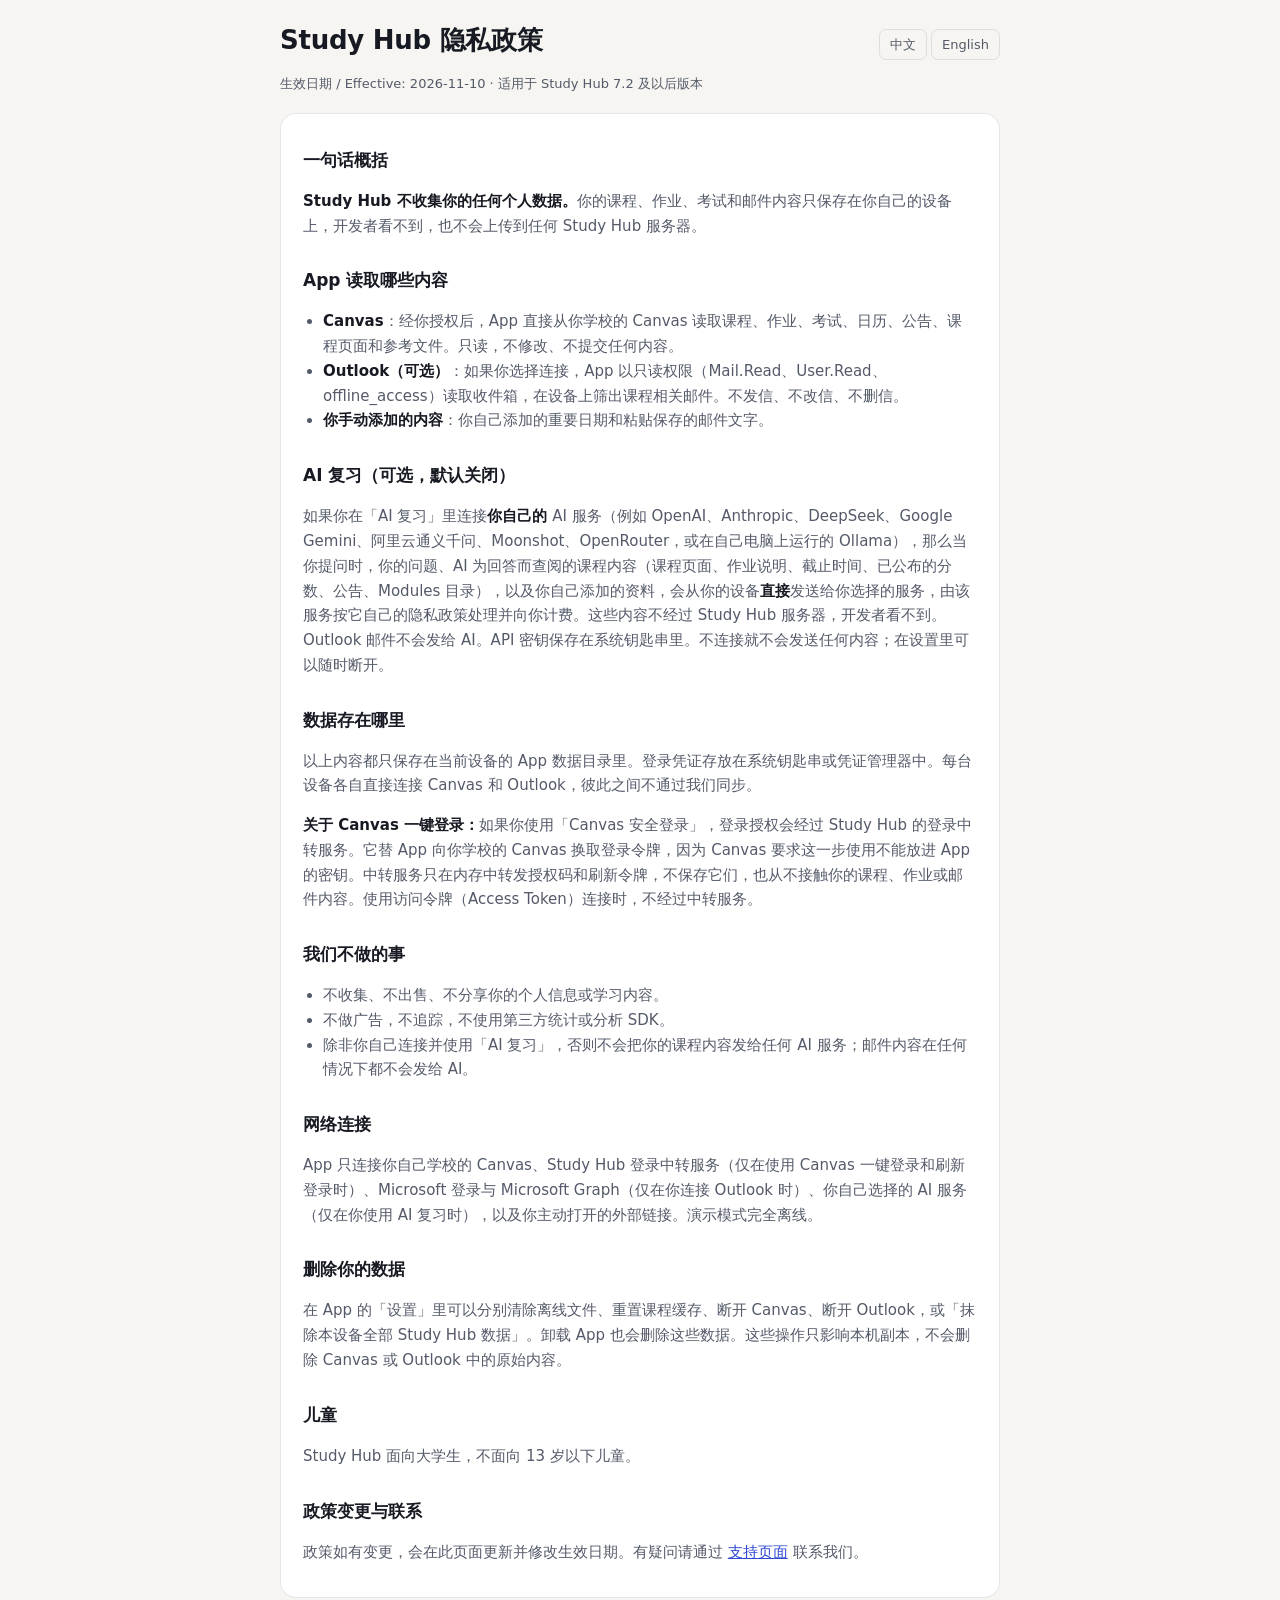
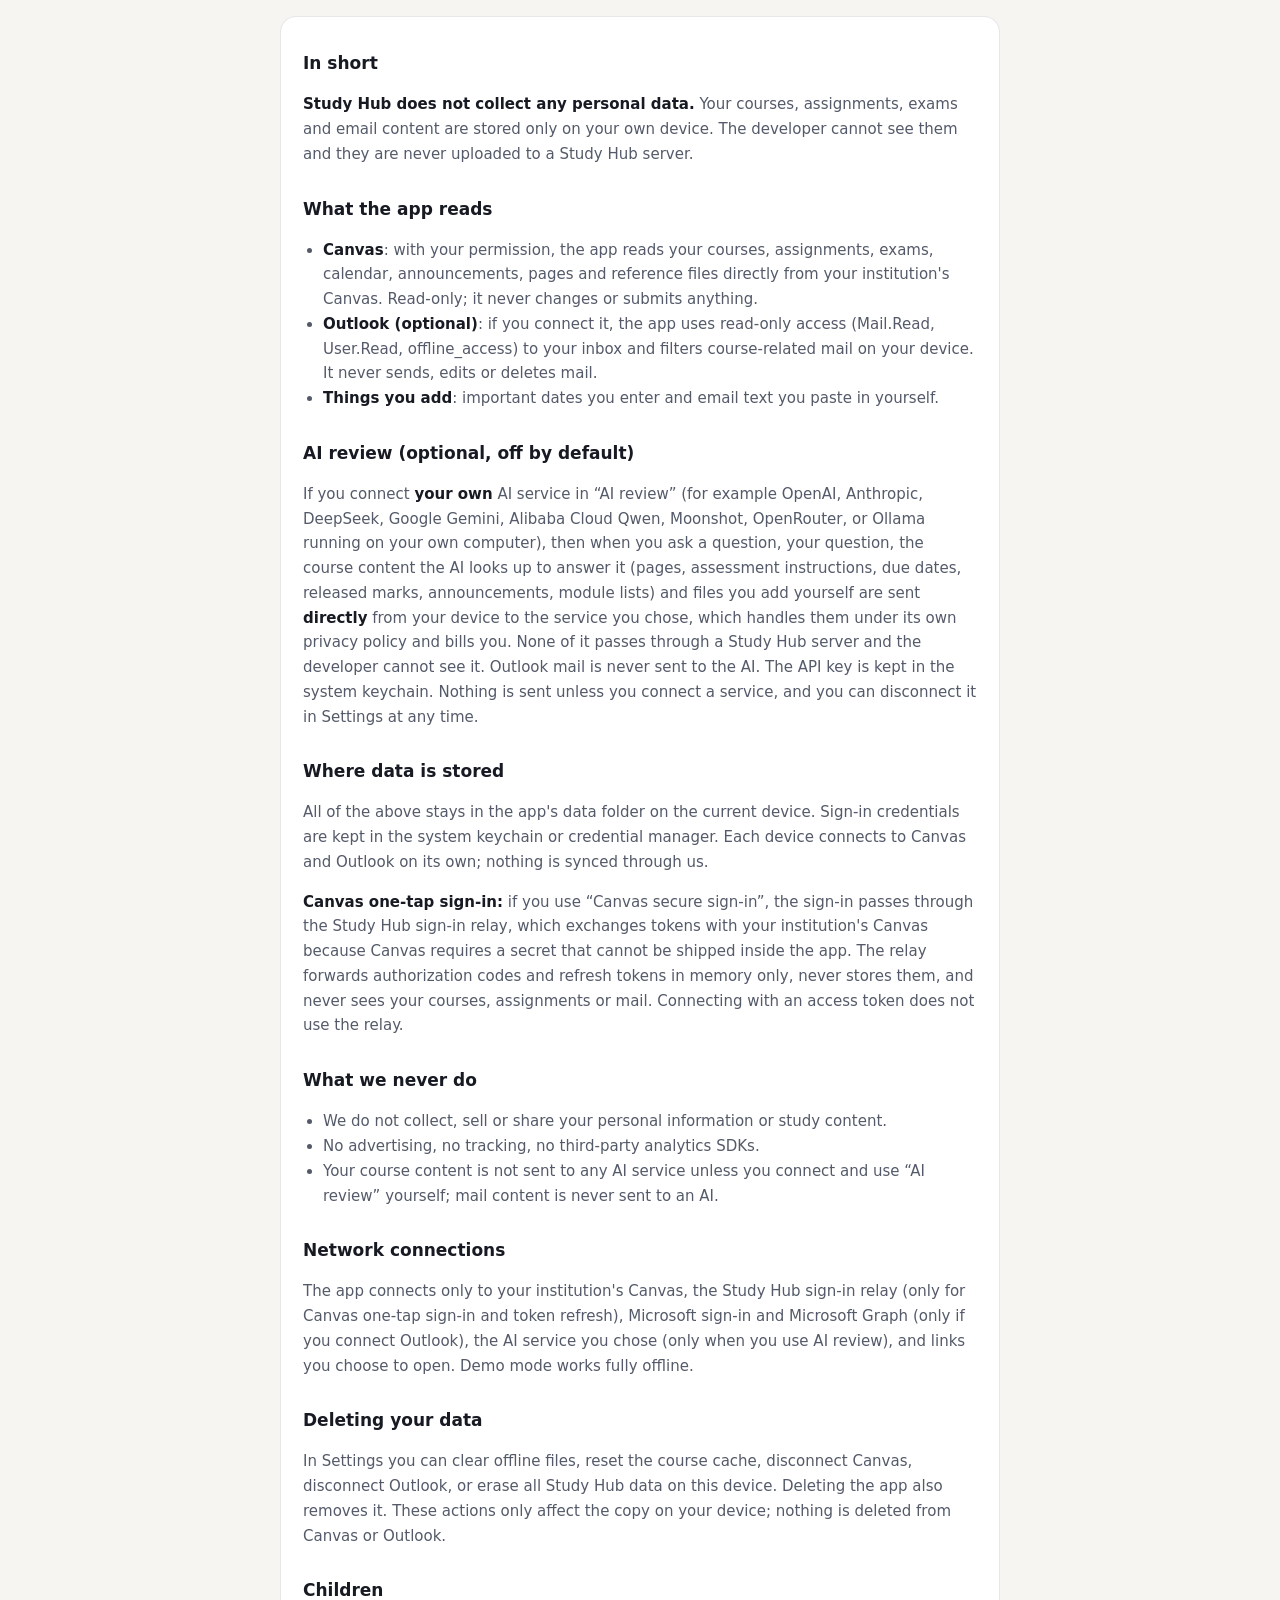
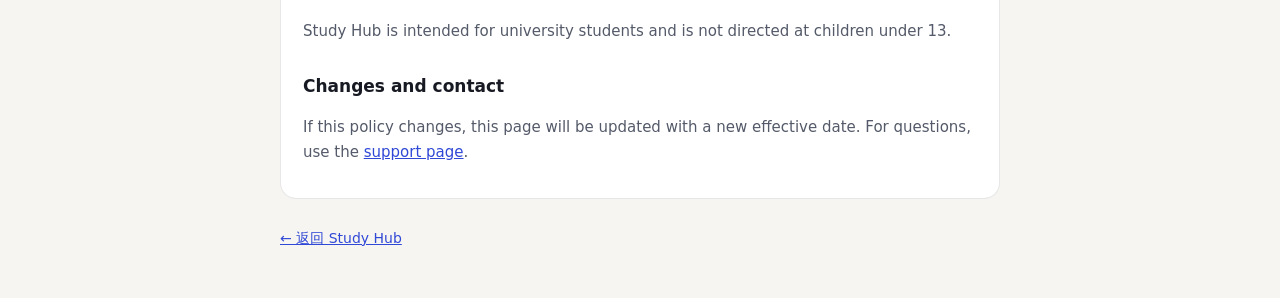
==== privacy.html @ 719b8af3 "Website for v7.2.0" ====
<!doctype html>
<html lang="zh-CN">
<head>
<meta charset="utf-8">
<meta name="viewport" content="width=device-width,initial-scale=1,viewport-fit=cover">
<title>Study Hub · 隐私政策 Privacy Policy</title>
<link rel="icon" href="assets/icon.svg" type="image/svg+xml">
<style>
  :root { --bg:#f6f5f1; --surface:#fff; --ink:#171a22; --ink-2:#545a69; --line:rgba(20,24,35,.1); --accent:#3048d6; color-scheme: light; }
  @media (prefers-color-scheme: dark) { :root { --bg:#0d0e12; --surface:#15171c; --ink:#eceef3; --ink-2:#a3a8b5; --line:rgba(255,255,255,.09); --accent:#8e9cff; color-scheme: dark; } }
  * { box-sizing: border-box; }
  body { margin:0; background:var(--bg); color:var(--ink); font:15px/1.65 "Segoe UI Variable Text","Segoe UI",-apple-system,BlinkMacSystemFont,"PingFang SC","Microsoft YaHei UI",system-ui,sans-serif; padding: max(24px, env(safe-area-inset-top)) max(16px, env(safe-area-inset-right)) 48px max(16px, env(safe-area-inset-left)); }
  main { max-width: 720px; margin: 0 auto; }
  header { display:flex; justify-content:space-between; align-items:baseline; gap:12px; flex-wrap:wrap; margin-bottom:8px; }
  h1 { font-size: 26px; line-height:1.25; margin: 0; letter-spacing:-.01em; }
  h2 { font-size: 17px; margin: 28px 0 6px; }
  p, li { color: var(--ink-2); }
  strong { color: var(--ink); }
  ul { padding-left: 20px; }
  .meta { color: var(--ink-2); font-size: 13px; }
  .lang { display:flex; gap:4px; }
  .lang a { font-size:13px; padding:4px 10px; border-radius:7px; border:1px solid var(--line); color:var(--ink-2); text-decoration:none; }
  .lang a:hover { color: var(--accent); }
  section { background: var(--surface); border:1px solid var(--line); border-radius: 16px; padding: 4px 22px 18px; margin-top: 18px; }
  a { color: var(--accent); }
  .back { display:inline-block; margin-top: 28px; font-size: 14px; }
</style>
</head>
<body>
<main>
  <header><h1>Study Hub 隐私政策</h1><nav class="lang"><a href="#zh">中文</a><a href="#en">English</a></nav></header>
  <p class="meta">生效日期 / Effective: 2026-11-10 · 适用于 Study Hub 7.2 及以后版本</p>

  <section id="zh" lang="zh-CN">
    <h2>一句话概括</h2>
    <p><strong>Study Hub 不收集你的任何个人数据。</strong>你的课程、作业、考试和邮件内容只保存在你自己的设备上，开发者看不到，也不会上传到任何 Study Hub 服务器。</p>

    <h2>App 读取哪些内容</h2>
    <ul>
      <li><strong>Canvas</strong>：经你授权后，App 直接从你学校的 Canvas 读取课程、作业、考试、日历、公告、课程页面和参考文件。只读，不修改、不提交任何内容。</li>
      <li><strong>Outlook（可选）</strong>：如果你选择连接，App 以只读权限（Mail.Read、User.Read、offline_access）读取收件箱，在设备上筛出课程相关邮件。不发信、不改信、不删信。</li>
      <li><strong>你手动添加的内容</strong>：你自己添加的重要日期和粘贴保存的邮件文字。</li>
    </ul>

    <h2>AI 复习（可选，默认关闭）</h2>
    <p>如果你在「AI 复习」里连接<strong>你自己的</strong> AI 服务（例如 OpenAI、Anthropic、DeepSeek、Google Gemini、阿里云通义千问、Moonshot、OpenRouter，或在自己电脑上运行的 Ollama），那么当你提问时，你的问题、AI 为回答而查阅的课程内容（课程页面、作业说明、截止时间、已公布的分数、公告、Modules 目录），以及你自己添加的资料，会从你的设备<strong>直接</strong>发送给你选择的服务，由该服务按它自己的隐私政策处理并向你计费。这些内容不经过 Study Hub 服务器，开发者看不到。Outlook 邮件不会发给 AI。API 密钥保存在系统钥匙串里。不连接就不会发送任何内容；在设置里可以随时断开。</p>

    <h2>数据存在哪里</h2>
    <p>以上内容都只保存在当前设备的 App 数据目录里。登录凭证存放在系统钥匙串或凭证管理器中。每台设备各自直接连接 Canvas 和 Outlook，彼此之间不通过我们同步。</p>
    <p><strong>关于 Canvas 一键登录：</strong>如果你使用「Canvas 安全登录」，登录授权会经过 Study Hub 的登录中转服务。它替 App 向你学校的 Canvas 换取登录令牌，因为 Canvas 要求这一步使用不能放进 App 的密钥。中转服务只在内存中转发授权码和刷新令牌，不保存它们，也从不接触你的课程、作业或邮件内容。使用访问令牌（Access Token）连接时，不经过中转服务。</p>

    <h2>我们不做的事</h2>
    <ul>
      <li>不收集、不出售、不分享你的个人信息或学习内容。</li>
      <li>不做广告，不追踪，不使用第三方统计或分析 SDK。</li>
      <li>除非你自己连接并使用「AI 复习」，否则不会把你的课程内容发给任何 AI 服务；邮件内容在任何情况下都不会发给 AI。</li>
    </ul>

    <h2>网络连接</h2>
    <p>App 只连接你自己学校的 Canvas、Study Hub 登录中转服务（仅在使用 Canvas 一键登录和刷新登录时）、Microsoft 登录与 Microsoft Graph（仅在你连接 Outlook 时）、你自己选择的 AI 服务（仅在你使用 AI 复习时），以及你主动打开的外部链接。演示模式完全离线。</p>

    <h2>删除你的数据</h2>
    <p>在 App 的「设置」里可以分别清除离线文件、重置课程缓存、断开 Canvas、断开 Outlook，或「抹除本设备全部 Study Hub 数据」。卸载 App 也会删除这些数据。这些操作只影响本机副本，不会删除 Canvas 或 Outlook 中的原始内容。</p>

    <h2>儿童</h2>
    <p>Study Hub 面向大学生，不面向 13 岁以下儿童。</p>

    <h2>政策变更与联系</h2>
    <p>政策如有变更，会在此页面更新并修改生效日期。有疑问请通过 <a href="support.html">支持页面</a> 联系我们。</p>
  </section>

  <section id="en" lang="en">
    <h2>In short</h2>
    <p><strong>Study Hub does not collect any personal data.</strong> Your courses, assignments, exams and email content are stored only on your own device. The developer cannot see them and they are never uploaded to a Study Hub server.</p>

    <h2>What the app reads</h2>
    <ul>
      <li><strong>Canvas</strong>: with your permission, the app reads your courses, assignments, exams, calendar, announcements, pages and reference files directly from your institution's Canvas. Read-only; it never changes or submits anything.</li>
      <li><strong>Outlook (optional)</strong>: if you connect it, the app uses read-only access (Mail.Read, User.Read, offline_access) to your inbox and filters course-related mail on your device. It never sends, edits or deletes mail.</li>
      <li><strong>Things you add</strong>: important dates you enter and email text you paste in yourself.</li>
    </ul>

    <h2>AI review (optional, off by default)</h2>
    <p>If you connect <strong>your own</strong> AI service in “AI review” (for example OpenAI, Anthropic, DeepSeek, Google Gemini, Alibaba Cloud Qwen, Moonshot, OpenRouter, or Ollama running on your own computer), then when you ask a question, your question, the course content the AI looks up to answer it (pages, assessment instructions, due dates, released marks, announcements, module lists) and files you add yourself are sent <strong>directly</strong> from your device to the service you chose, which handles them under its own privacy policy and bills you. None of it passes through a Study Hub server and the developer cannot see it. Outlook mail is never sent to the AI. The API key is kept in the system keychain. Nothing is sent unless you connect a service, and you can disconnect it in Settings at any time.</p>

    <h2>Where data is stored</h2>
    <p>All of the above stays in the app's data folder on the current device. Sign-in credentials are kept in the system keychain or credential manager. Each device connects to Canvas and Outlook on its own; nothing is synced through us.</p>
    <p><strong>Canvas one-tap sign-in:</strong> if you use “Canvas secure sign-in”, the sign-in passes through the Study Hub sign-in relay, which exchanges tokens with your institution's Canvas because Canvas requires a secret that cannot be shipped inside the app. The relay forwards authorization codes and refresh tokens in memory only, never stores them, and never sees your courses, assignments or mail. Connecting with an access token does not use the relay.</p>

    <h2>What we never do</h2>
    <ul>
      <li>We do not collect, sell or share your personal information or study content.</li>
      <li>No advertising, no tracking, no third-party analytics SDKs.</li>
      <li>Your course content is not sent to any AI service unless you connect and use “AI review” yourself; mail content is never sent to an AI.</li>
    </ul>

    <h2>Network connections</h2>
    <p>The app connects only to your institution's Canvas, the Study Hub sign-in relay (only for Canvas one-tap sign-in and token refresh), Microsoft sign-in and Microsoft Graph (only if you connect Outlook), the AI service you chose (only when you use AI review), and links you choose to open. Demo mode works fully offline.</p>

    <h2>Deleting your data</h2>
    <p>In Settings you can clear offline files, reset the course cache, disconnect Canvas, disconnect Outlook, or erase all Study Hub data on this device. Deleting the app also removes it. These actions only affect the copy on your device; nothing is deleted from Canvas or Outlook.</p>

    <h2>Children</h2>
    <p>Study Hub is intended for university students and is not directed at children under 13.</p>

    <h2>Changes and contact</h2>
    <p>If this policy changes, this page will be updated with a new effective date. For questions, use the <a href="support.html">support page</a>.</p>
  </section>
  <a class="back" href="index.html">← 返回 Study Hub</a>
</main>
</body>
</html>
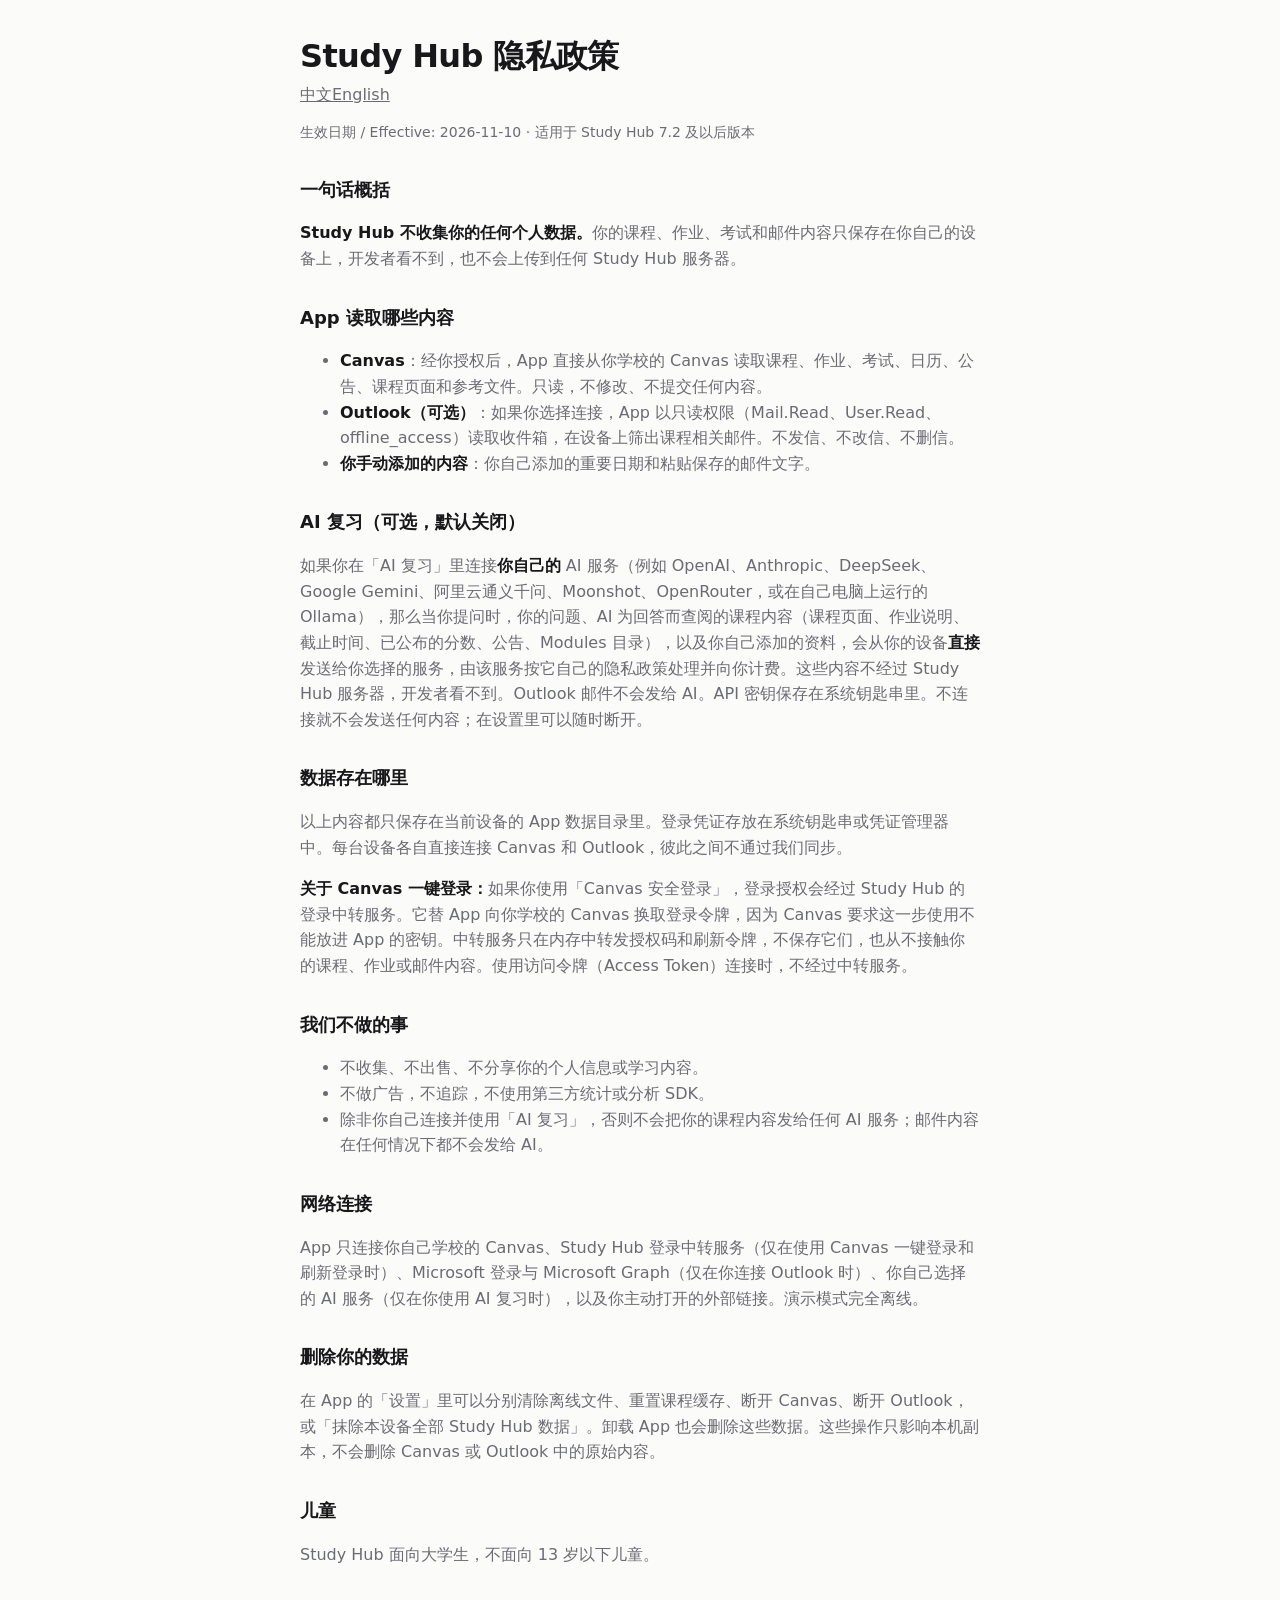
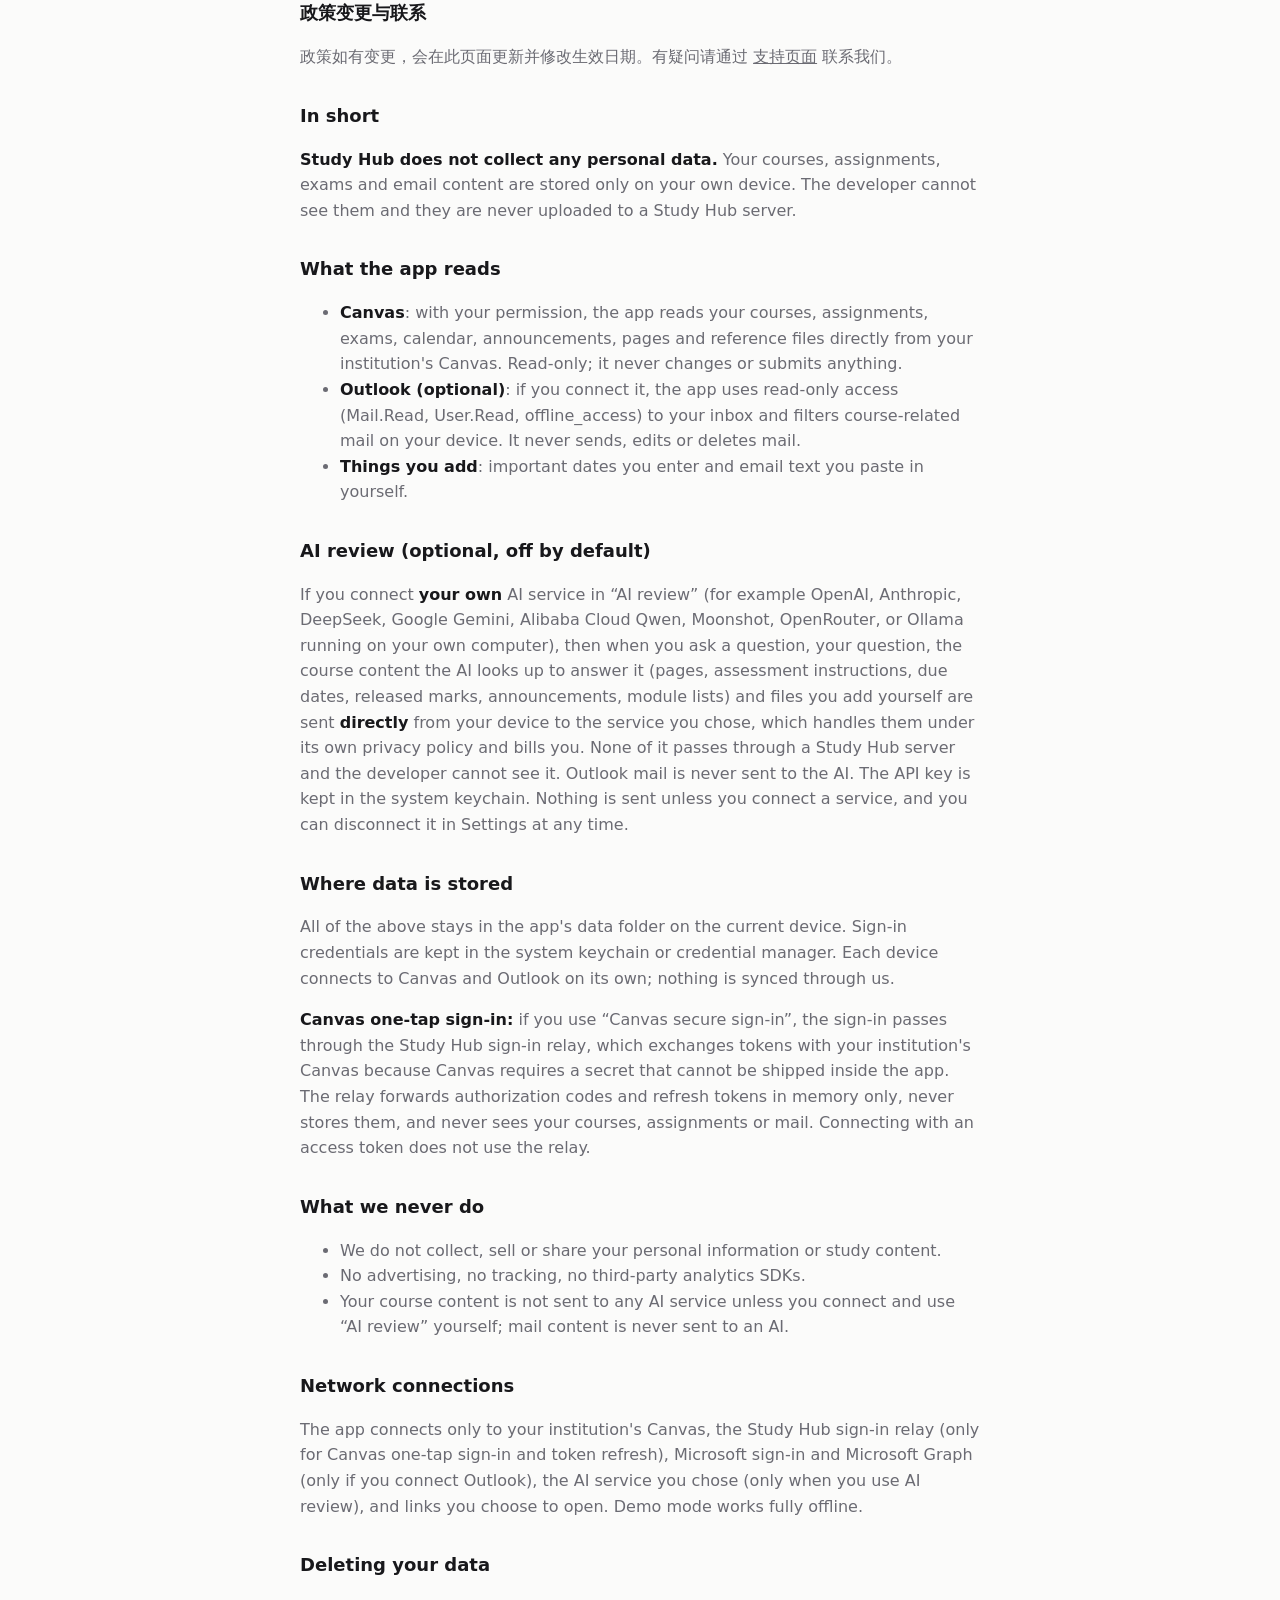
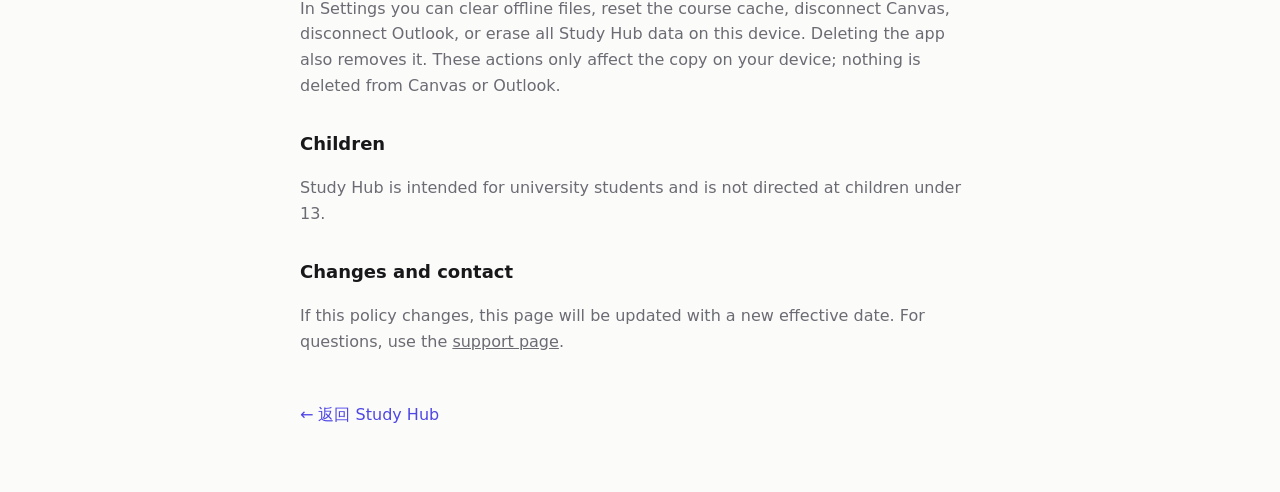
==== commit fcc0ede4: "Website from a5800a3" ====
--- a/privacy.html
+++ b/privacy.html
@@ -4,29 +4,10 @@
 <meta charset="utf-8">
 <meta name="viewport" content="width=device-width,initial-scale=1,viewport-fit=cover">
 <title>Study Hub · 隐私政策 Privacy Policy</title>
-<link rel="icon" href="assets/icon.svg" type="image/svg+xml">
-<style>
-  :root { --bg:#f6f5f1; --surface:#fff; --ink:#171a22; --ink-2:#545a69; --line:rgba(20,24,35,.1); --accent:#3048d6; color-scheme: light; }
-  @media (prefers-color-scheme: dark) { :root { --bg:#0d0e12; --surface:#15171c; --ink:#eceef3; --ink-2:#a3a8b5; --line:rgba(255,255,255,.09); --accent:#8e9cff; color-scheme: dark; } }
-  * { box-sizing: border-box; }
-  body { margin:0; background:var(--bg); color:var(--ink); font:15px/1.65 "Segoe UI Variable Text","Segoe UI",-apple-system,BlinkMacSystemFont,"PingFang SC","Microsoft YaHei UI",system-ui,sans-serif; padding: max(24px, env(safe-area-inset-top)) max(16px, env(safe-area-inset-right)) 48px max(16px, env(safe-area-inset-left)); }
-  main { max-width: 720px; margin: 0 auto; }
-  header { display:flex; justify-content:space-between; align-items:baseline; gap:12px; flex-wrap:wrap; margin-bottom:8px; }
-  h1 { font-size: 26px; line-height:1.25; margin: 0; letter-spacing:-.01em; }
-  h2 { font-size: 17px; margin: 28px 0 6px; }
-  p, li { color: var(--ink-2); }
-  strong { color: var(--ink); }
-  ul { padding-left: 20px; }
-  .meta { color: var(--ink-2); font-size: 13px; }
-  .lang { display:flex; gap:4px; }
-  .lang a { font-size:13px; padding:4px 10px; border-radius:7px; border:1px solid var(--line); color:var(--ink-2); text-decoration:none; }
-  .lang a:hover { color: var(--accent); }
-  section { background: var(--surface); border:1px solid var(--line); border-radius: 16px; padding: 4px 22px 18px; margin-top: 18px; }
-  a { color: var(--accent); }
-  .back { display:inline-block; margin-top: 28px; font-size: 14px; }
-</style>
+<link rel="icon" href="img/icon.svg" type="image/svg+xml">
+<link rel="stylesheet" href="style.css">
 </head>
-<body>
+<body class="doc">
 <main>
   <header><h1>Study Hub 隐私政策</h1><nav class="lang"><a href="#zh">中文</a><a href="#en">English</a></nav></header>
   <p class="meta">生效日期 / Effective: 2026-11-10 · 适用于 Study Hub 7.2 及以后版本</p>
--- a/style.css
+++ b/style.css
@@ -0,0 +1,71 @@
+/* One stylesheet for every page of the site. */
+:root {
+  --bg: #fbfbfa; --ink: #18181b; --ink-2: #6b6b73; --line: rgba(24, 24, 27, .09);
+  --accent: #4f46e5; --on-accent: #fff; --shot: 0 1px 2px rgba(0,0,0,.04), 0 12px 40px rgba(24,24,27,.10);
+  color-scheme: light;
+}
+@media (prefers-color-scheme: dark) {
+  :root { --bg: #0e0e10; --ink: #ededef; --ink-2: #8e8e96; --line: rgba(255,255,255,.08);
+    --accent: #8b87ff; --on-accent: #0e0e10; --shot: 0 0 0 1px rgba(255,255,255,.06), 0 16px 48px rgba(0,0,0,.5); color-scheme: dark; }
+}
+* { box-sizing: border-box; }
+html { -webkit-text-size-adjust: 100%; }
+body { margin: 0; background: var(--bg); color: var(--ink);
+  font: 16px/1.6 -apple-system, BlinkMacSystemFont, "SF Pro Text", "Segoe UI Variable Text", "Segoe UI", "PingFang SC", "Microsoft YaHei UI", system-ui, sans-serif;
+  -webkit-font-smoothing: antialiased; }
+a { color: inherit; }
+img { display: block; max-width: 100%; height: auto; }
+
+/* Language: both languages are in the HTML; the root lang picks one. */
+html[lang^="zh"] body:not(.doc) [lang="en"], html[lang="en"] body:not(.doc) [lang^="zh"] { display: none !important; }
+
+.wrap { width: min(1080px, 100% - 32px); margin: 0 auto; }
+.bar { display: flex; align-items: center; justify-content: space-between; height: 64px; }
+.brand { display: flex; align-items: center; gap: 10px; font-weight: 600; text-decoration: none; }
+.brand img { width: 26px; height: 26px; border-radius: 7px; }
+.link { background: none; border: 0; padding: 6px 2px; font: inherit; color: var(--ink-2); cursor: pointer; text-decoration: none; }
+.link:hover { color: var(--ink); }
+
+.hero { text-align: center; padding: 72px 0 40px; }
+h1 { font-size: clamp(40px, 7vw, 64px); line-height: 1.05; letter-spacing: -.03em; margin: 0; font-weight: 700; }
+.hero p { font-size: clamp(17px, 2.2vw, 20px); color: var(--ink-2); margin: 16px auto 0; max-width: 32em; }
+
+.get { margin-top: 32px; display: flex; flex-direction: column; align-items: center; gap: 14px; }
+.button { display: inline-flex; align-items: center; justify-content: center; min-height: 48px; padding: 0 28px; border-radius: 999px;
+  background: var(--accent); color: var(--on-accent); font-weight: 600; text-decoration: none; }
+.button:hover { filter: brightness(1.08); }
+.button:focus-visible, .link:focus-visible { outline: 2px solid var(--accent); outline-offset: 3px; }
+.others { display: flex; gap: 18px; font-size: 15px; }
+.others a { color: var(--ink-2); text-decoration: none; }
+.others a:hover { color: var(--ink); }
+
+/* After a download starts, the steps replace the buttons. */
+.steps { display: none; margin: 32px auto 0; padding: 0; list-style: none; counter-reset: s; width: min(420px, 100%); text-align: left; }
+.steps li { counter-increment: s; display: flex; gap: 14px; padding: 12px 0; border-top: 1px solid var(--line); }
+.steps li:first-child { border-top: 0; }
+.steps li::before { content: counter(s); flex: none; width: 26px; height: 26px; border-radius: 50%; background: var(--line); display: grid; place-items: center; font-size: 13px; font-weight: 600; }
+body[data-started="mac"] .get, body[data-started="win"] .get { display: none; }
+body[data-started="mac"] .steps.mac, body[data-started="win"] .steps.win { display: block; }
+
+.shot { border-radius: 14px; box-shadow: var(--shot); background: #fff; }
+.hero .shot { margin: 56px auto 0; }
+.feature { padding: 72px 0 0; }
+.feature h2 { font-size: clamp(24px, 3.4vw, 32px); letter-spacing: -.02em; margin: 0 0 24px; text-align: center; font-weight: 650; }
+
+.foot { margin-top: 96px; padding: 28px 0 40px; border-top: 1px solid var(--line); display: flex; flex-wrap: wrap; gap: 8px 22px; font-size: 14px; color: var(--ink-2); }
+.foot a { text-decoration: none; }
+.foot a:hover { color: var(--ink); }
+.foot small { flex-basis: 100%; font-size: 13px; }
+
+/* Text pages (privacy, support) */
+.doc main { width: min(680px, 100% - 32px); margin: 40px auto 64px; }
+.doc h1 { font-size: 32px; letter-spacing: -.02em; margin-bottom: 8px; }
+.doc h2 { font-size: 18px; margin: 32px 0 6px; }
+.doc p, .doc li { color: var(--ink-2); }
+.doc strong { color: var(--ink); }
+.doc .meta { font-size: 14px; }
+.doc details { border-top: 1px solid var(--line); padding: 14px 0; }
+.doc summary { cursor: pointer; font-weight: 600; color: var(--ink); }
+.doc .contact { margin: 24px 0; }
+.doc .back { display: inline-block; margin-top: 32px; color: var(--accent); text-decoration: none; }
+.doc .lang { color: var(--ink-2); }
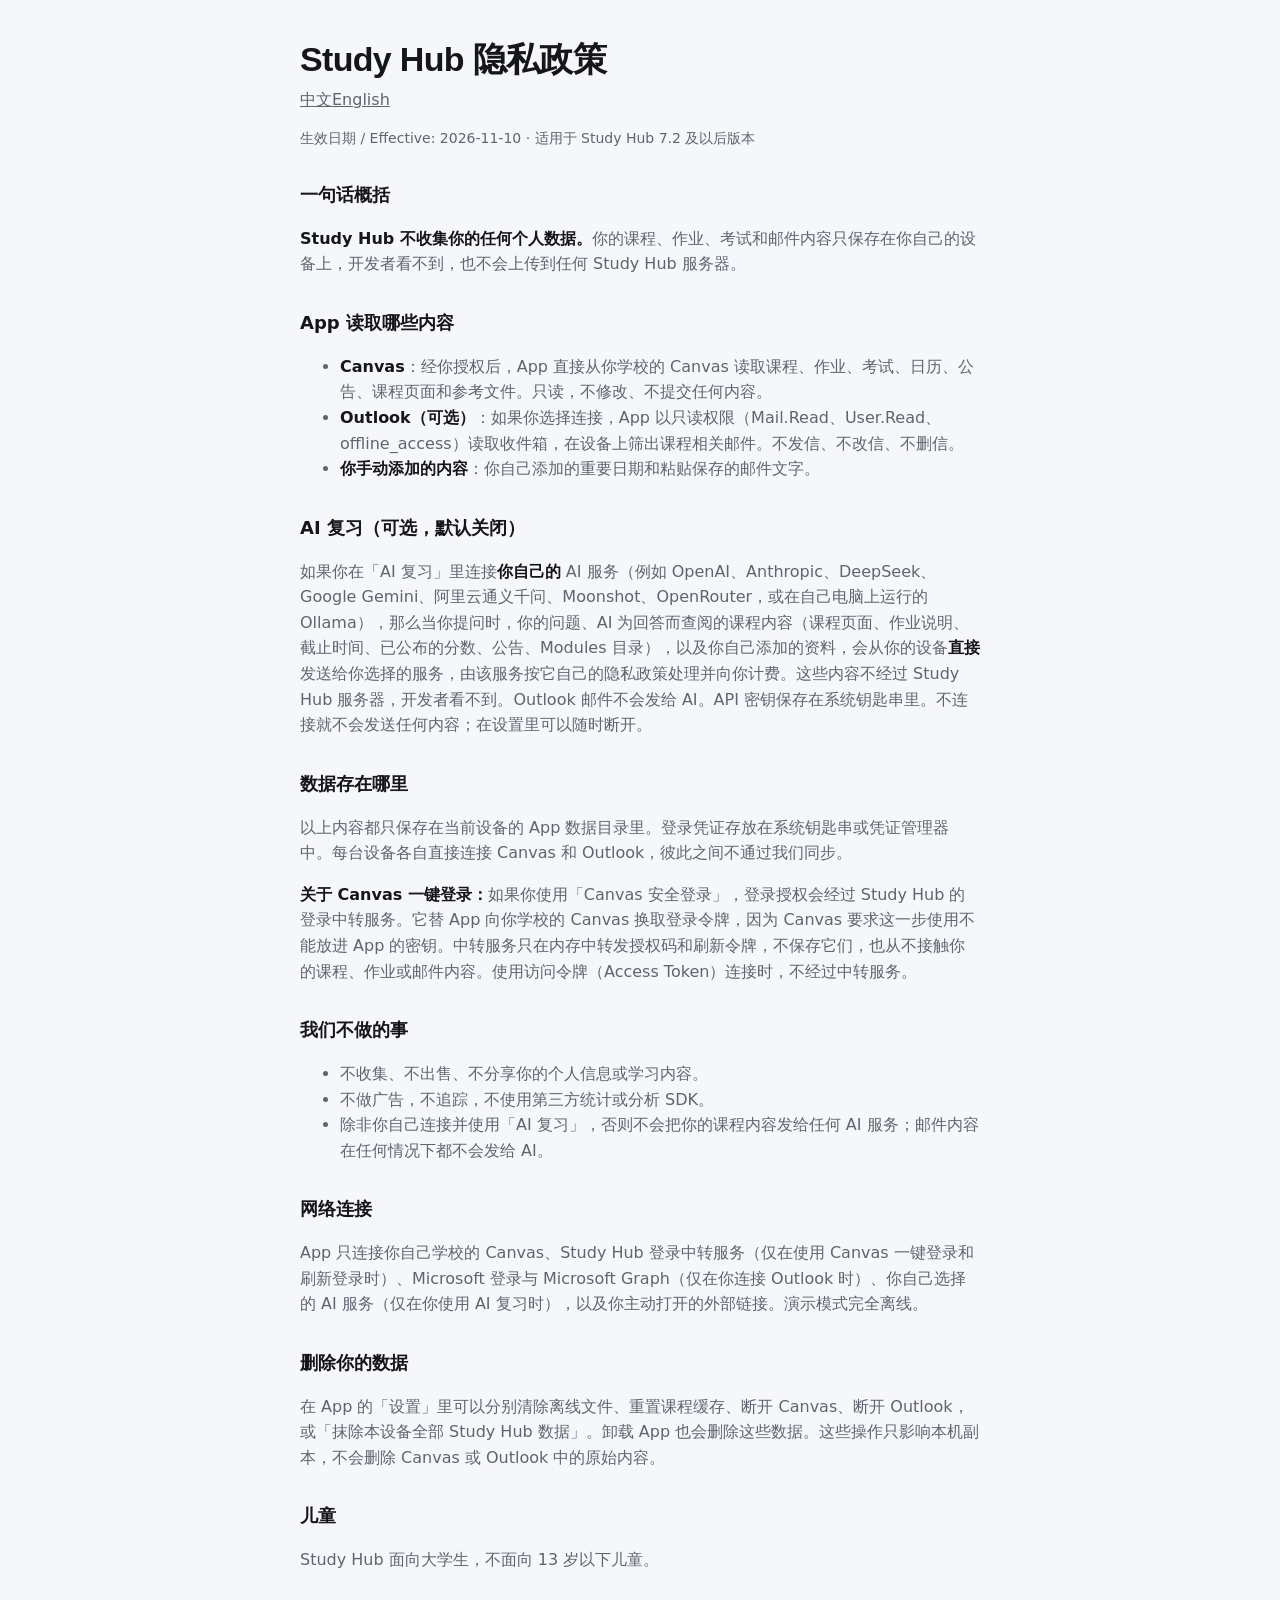
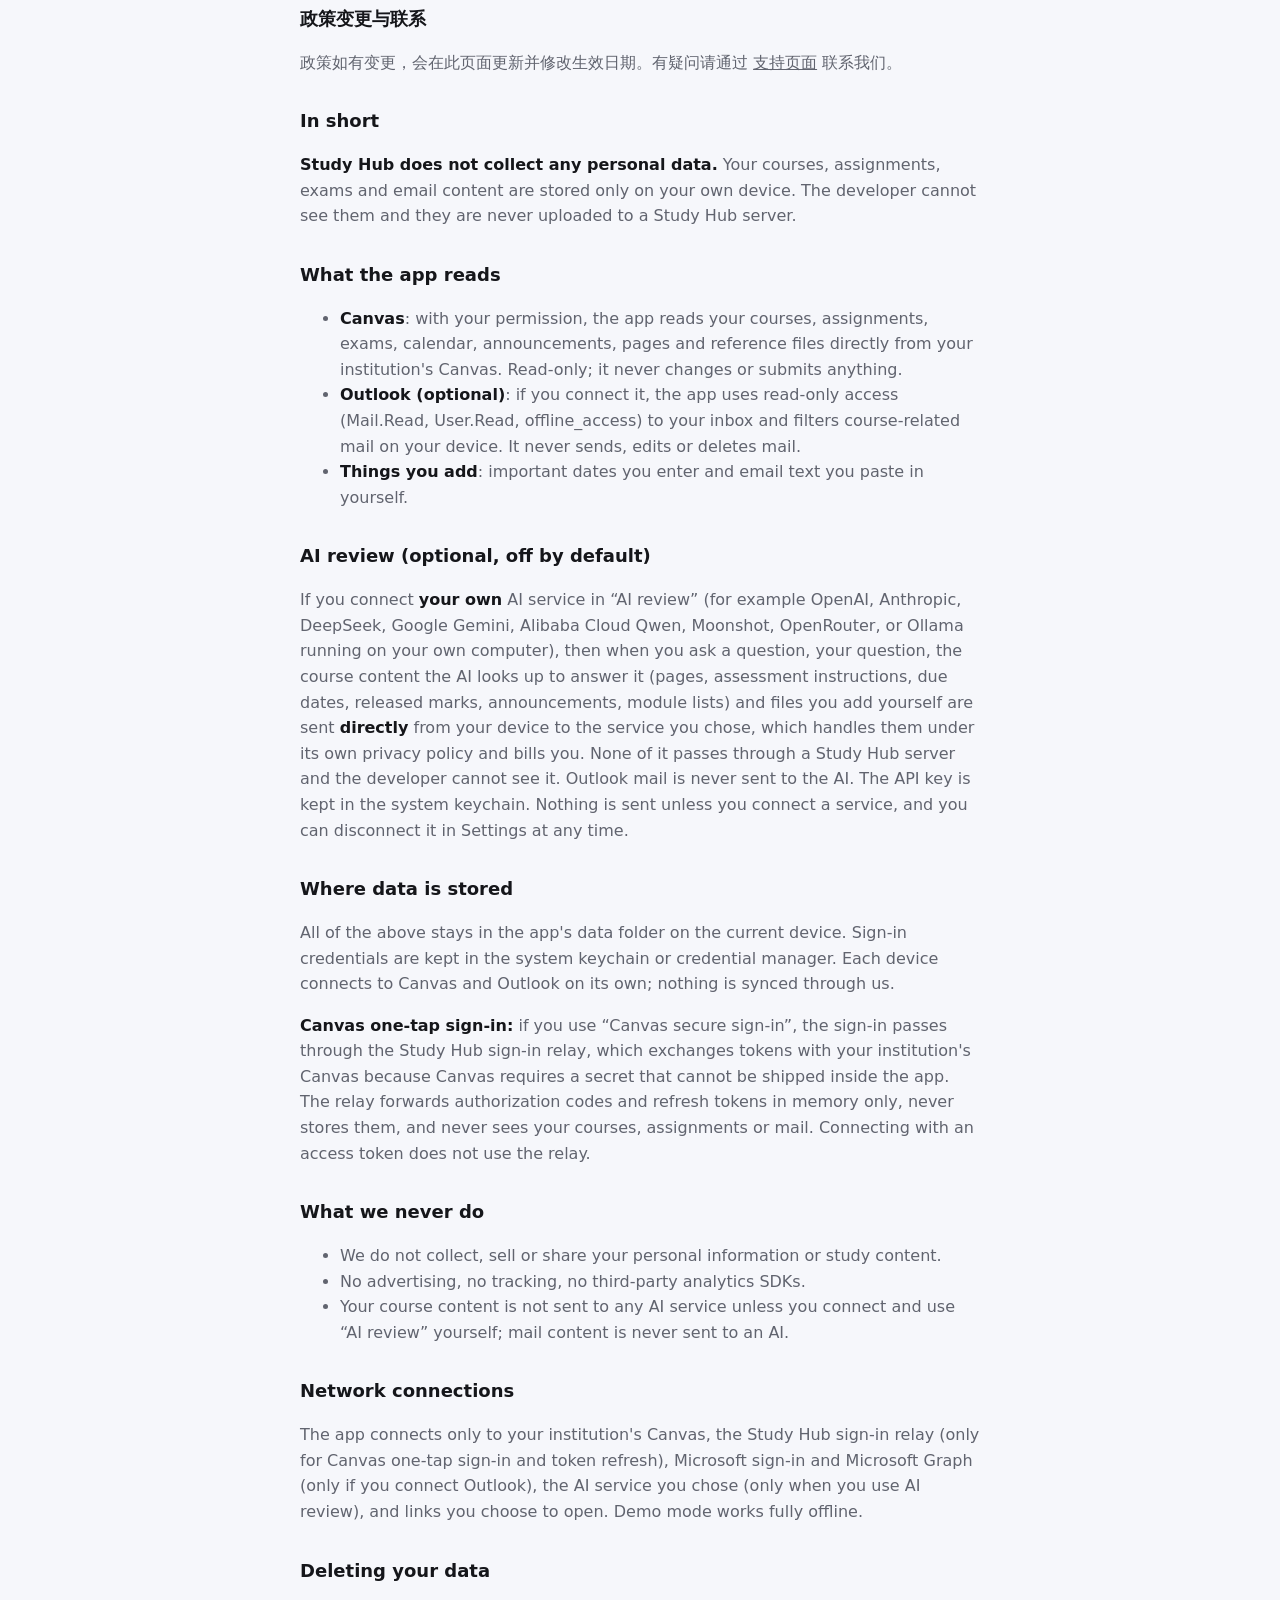
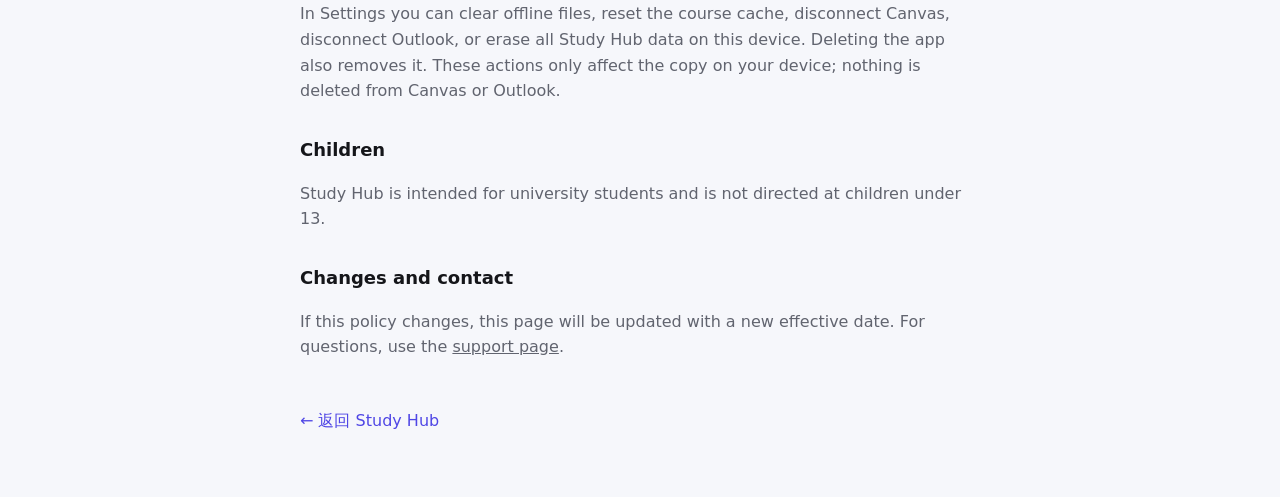
==== commit 6ff06872: "Website from f19a4b6" ====
--- a/privacy.html
+++ b/privacy.html
@@ -5,7 +5,7 @@
 <meta name="viewport" content="width=device-width,initial-scale=1,viewport-fit=cover">
 <title>Study Hub · 隐私政策 Privacy Policy</title>
 <link rel="icon" href="img/icon.svg" type="image/svg+xml">
-<link rel="stylesheet" href="style.css">
+<link rel="stylesheet" href="style.css?v=f19a4b6">
 </head>
 <body class="doc">
 <main>
--- a/style.css
+++ b/style.css
@@ -1,65 +1,124 @@
 /* One stylesheet for every page of the site. */
 :root {
-  --bg: #fbfbfa; --ink: #18181b; --ink-2: #6b6b73; --line: rgba(24, 24, 27, .09);
-  --accent: #4f46e5; --on-accent: #fff; --shot: 0 1px 2px rgba(0,0,0,.04), 0 12px 40px rgba(24,24,27,.10);
+  --paper: #f6f7fb; --ink: #15161a; --ink-2: #61646f; --line: rgba(21, 22, 26, .08);
+  --indigo: #4f46e5; --indigo-soft: #e9e8ff; --due: #e5484d; --card: #ffffff;
+  --grid: rgba(79, 70, 229, .07);
+  --lift: 0 1px 2px rgba(21,22,26,.05), 0 24px 60px -12px rgba(40,36,120,.22);
+  --display: "Bricolage Grotesque", -apple-system, BlinkMacSystemFont, "PingFang SC", "Microsoft YaHei UI", sans-serif;
   color-scheme: light;
 }
 @media (prefers-color-scheme: dark) {
-  :root { --bg: #0e0e10; --ink: #ededef; --ink-2: #8e8e96; --line: rgba(255,255,255,.08);
-    --accent: #8b87ff; --on-accent: #0e0e10; --shot: 0 0 0 1px rgba(255,255,255,.06), 0 16px 48px rgba(0,0,0,.5); color-scheme: dark; }
+  :root { --paper: #0f1016; --ink: #eceef6; --ink-2: #9497a6; --line: rgba(255,255,255,.08);
+    --indigo: #8f88ff; --indigo-soft: #1f1d3d; --due: #ff6369; --card: #181a23; --grid: rgba(143,136,255,.08);
+    --lift: 0 0 0 1px rgba(255,255,255,.06), 0 30px 70px -16px rgba(0,0,0,.7); color-scheme: dark; }
 }
 * { box-sizing: border-box; }
 html { -webkit-text-size-adjust: 100%; }
-body { margin: 0; background: var(--bg); color: var(--ink);
+body { margin: 0; background: var(--paper); color: var(--ink);
   font: 16px/1.6 -apple-system, BlinkMacSystemFont, "SF Pro Text", "Segoe UI Variable Text", "Segoe UI", "PingFang SC", "Microsoft YaHei UI", system-ui, sans-serif;
   -webkit-font-smoothing: antialiased; }
 a { color: inherit; }
 img { display: block; max-width: 100%; height: auto; }
 
-/* Language: both languages are in the HTML; the root lang picks one. */
+/* Language: both languages are in the HTML; the root lang picks one (home page only). */
 html[lang^="zh"] body:not(.doc) [lang="en"], html[lang="en"] body:not(.doc) [lang^="zh"] { display: none !important; }
 
-.wrap { width: min(1080px, 100% - 32px); margin: 0 auto; }
-.bar { display: flex; align-items: center; justify-content: space-between; height: 64px; }
-.brand { display: flex; align-items: center; gap: 10px; font-weight: 600; text-decoration: none; }
-.brand img { width: 26px; height: 26px; border-radius: 7px; }
+.wrap { width: min(1120px, 100% - 40px); margin: 0 auto; }
+.bar { display: flex; align-items: center; justify-content: space-between; height: 68px; position: relative; z-index: 2; }
+.brand { display: flex; align-items: center; gap: 10px; font: 600 17px var(--display); text-decoration: none; }
+.brand img { width: 28px; height: 28px; border-radius: 8px; }
 .link { background: none; border: 0; padding: 6px 2px; font: inherit; color: var(--ink-2); cursor: pointer; text-decoration: none; }
 .link:hover { color: var(--ink); }
+:focus-visible { outline: 2px solid var(--indigo); outline-offset: 3px; border-radius: 6px; }
 
-.hero { text-align: center; padding: 72px 0 40px; }
-h1 { font-size: clamp(40px, 7vw, 64px); line-height: 1.05; letter-spacing: -.03em; margin: 0; font-weight: 700; }
-.hero p { font-size: clamp(17px, 2.2vw, 20px); color: var(--ink-2); margin: 16px auto 0; max-width: 32em; }
+/* ---- Hero: a faint calendar grid, the name, and a live "due next" card ---- */
+.top { position: relative; overflow: hidden; padding-bottom: 120px;
+  background:
+    linear-gradient(to bottom, transparent 55%, var(--paper)),
+    linear-gradient(var(--grid) 1px, transparent 1px) 0 0 / calc(100% / 7) 112px,
+    linear-gradient(90deg, var(--grid) 1px, transparent 1px) 0 0 / calc(100% / 7) 112px; }
+.hero { display: grid; grid-template-columns: 1.05fr .95fr; gap: 56px; align-items: center; padding: 64px 0 0; }
+.hero > * { min-width: 0; }
+h1 { font: 800 clamp(52px, 8.4vw, 104px)/.92 var(--display); letter-spacing: -.045em; margin: 0; }
+.hero p { font-size: clamp(18px, 2vw, 21px); color: var(--ink-2); margin: 22px 0 0; max-width: 24em; }
 
-.get { margin-top: 32px; display: flex; flex-direction: column; align-items: center; gap: 14px; }
-.button { display: inline-flex; align-items: center; justify-content: center; min-height: 48px; padding: 0 28px; border-radius: 999px;
-  background: var(--accent); color: var(--on-accent); font-weight: 600; text-decoration: none; }
-.button:hover { filter: brightness(1.08); }
-.button:focus-visible, .link:focus-visible { outline: 2px solid var(--accent); outline-offset: 3px; }
+.get { margin-top: 34px; display: flex; align-items: center; flex-wrap: wrap; gap: 14px 22px; }
+.button { display: inline-flex; align-items: center; min-height: 52px; padding: 0 30px; border-radius: 14px;
+  background: var(--indigo); color: #fff; font-weight: 650; font-size: 17px; text-decoration: none;
+  box-shadow: 0 10px 30px -8px rgba(79,70,229,.6); transition: transform .15s ease; }
+.button:hover { transform: translateY(-1px); }
 .others { display: flex; gap: 18px; font-size: 15px; }
 .others a { color: var(--ink-2); text-decoration: none; }
 .others a:hover { color: var(--ink); }
 
-/* After a download starts, the steps replace the buttons. */
-.steps { display: none; margin: 32px auto 0; padding: 0; list-style: none; counter-reset: s; width: min(420px, 100%); text-align: left; }
+.steps { display: none; margin: 30px 0 0; padding: 0; list-style: none; counter-reset: s; max-width: 420px; }
 .steps li { counter-increment: s; display: flex; gap: 14px; padding: 12px 0; border-top: 1px solid var(--line); }
 .steps li:first-child { border-top: 0; }
-.steps li::before { content: counter(s); flex: none; width: 26px; height: 26px; border-radius: 50%; background: var(--line); display: grid; place-items: center; font-size: 13px; font-weight: 600; }
-body[data-started="mac"] .get, body[data-started="win"] .get { display: none; }
+.steps li::before { content: counter(s); flex: none; width: 26px; height: 26px; border-radius: 50%; background: var(--indigo-soft); color: var(--indigo); display: grid; place-items: center; font-size: 13px; font-weight: 700; }
+body[data-started] .get { display: none; }
 body[data-started="mac"] .steps.mac, body[data-started="win"] .steps.win { display: block; }
 
-.shot { border-radius: 14px; box-shadow: var(--shot); background: #fff; }
-.hero .shot { margin: 56px auto 0; }
-.feature { padding: 72px 0 0; }
-.feature h2 { font-size: clamp(24px, 3.4vw, 32px); letter-spacing: -.02em; margin: 0 0 24px; text-align: center; font-weight: 650; }
+/* The live card mirrors the app's home screen. */
+.due { container-type: inline-size; background: var(--card); border-radius: 22px; box-shadow: var(--lift); padding: 26px 28px 10px; }
+.due-next { border-left: 4px solid var(--due); padding: 2px 0 4px 18px; }
+.due-tag { color: var(--due); font-size: 13px; font-weight: 700; display: flex; align-items: center; gap: 8px; }
+.due-tag::before { content: ""; width: 7px; height: 7px; border-radius: 50%; background: var(--due); animation: blink 1s steps(2) infinite; }
+.due-course { font-size: 13px; color: var(--ink-2); margin-top: 8px; }
+.due-title { font: 700 22px/1.25 var(--display); margin: 4px 0 10px; letter-spacing: -.01em; }
+.clock { font: 800 clamp(22px, 10cqi, 58px)/1 var(--display); color: var(--due); letter-spacing: -.02em; font-variant-numeric: tabular-nums; display: flex; flex-wrap: nowrap; white-space: nowrap; align-items: baseline; gap: 4px; }
+.clock small { font: 600 14px var(--display); color: var(--due); opacity: .75; margin-right: 8px; }
+.list { list-style: none; margin: 18px 0 0; padding: 0; }
+.list li { display: grid; grid-template-columns: 10px 1fr auto; gap: 4px 12px; align-items: baseline; padding: 13px 0; border-top: 1px solid var(--line); }
+.list li::before { content: ""; width: 8px; height: 8px; border-radius: 50%; background: var(--c, var(--indigo)); transform: translateY(-1px); }
+.list b { font-weight: 600; font-size: 15px; }
+.list span { font-size: 13px; color: var(--ink-2); grid-column: 2; }
+.list time { font-size: 14px; color: var(--ink-2); grid-row: 1; grid-column: 3; font-variant-numeric: tabular-nums; }
 
-.foot { margin-top: 96px; padding: 28px 0 40px; border-top: 1px solid var(--line); display: flex; flex-wrap: wrap; gap: 8px 22px; font-size: 14px; color: var(--ink-2); }
+/* One orchestrated entrance on load. */
+@media (prefers-reduced-motion: no-preference) {
+  .due { animation: rise .7s cubic-bezier(.2,.8,.2,1) both .15s; }
+  .list li { animation: rise .6s cubic-bezier(.2,.8,.2,1) both; }
+  .list li:nth-child(1) { animation-delay: .55s; } .list li:nth-child(2) { animation-delay: .7s; } .list li:nth-child(3) { animation-delay: .85s; }
+}
+@media (prefers-reduced-motion: reduce) { .due-tag::before { animation: none; } }
+@keyframes rise { from { opacity: 0; transform: translateY(18px); } }
+@keyframes blink { 50% { opacity: .25; } }
+
+/* ---- The app, in a window ---- */
+.window { margin: -40px auto 0; position: relative; z-index: 1; border-radius: 16px; overflow: hidden; box-shadow: var(--lift); background: var(--card); }
+.window::before { content: ""; display: block; height: 34px; border-bottom: 1px solid var(--line);
+  background: radial-gradient(circle at 18px 17px, #ff5f57 5.5px, transparent 6px), radial-gradient(circle at 38px 17px, #febc2e 5.5px, transparent 6px), radial-gradient(circle at 58px 17px, #28c840 5.5px, transparent 6px), var(--card); }
+.window img { width: 100%; }
+
+/* ---- Features: tiles that zoom into one part of a screen ---- */
+.tiles { display: grid; grid-template-columns: repeat(12, 1fr); gap: 20px; padding-top: 120px; }
+.tile { background: var(--card); border-radius: 22px; box-shadow: var(--lift); overflow: hidden; display: flex; flex-direction: column; }
+.tile h2 { font: 750 clamp(24px, 2.6vw, 32px)/1.1 var(--display); letter-spacing: -.025em; margin: 0; padding: 28px 30px 22px; }
+.tile.ai { grid-column: span 7; } .tile.grades { grid-column: span 5; } .tile.cal { grid-column: span 12; }
+.tile.ai h2 { color: var(--indigo); }
+/* A crop of a 1280×800 screenshot: --x --y --w --h in screenshot pixels. */
+.crop { position: relative; margin: 0 22px 22px; border-radius: 12px; overflow: hidden; aspect-ratio: var(--w) / var(--h); border: 1px solid var(--line); flex: 1 0 auto; }
+.crop img { position: absolute; max-width: none; width: calc(1280 / var(--w) * 100%); left: calc(var(--x) / var(--w) * -100%); top: calc(var(--y) / var(--h) * -100%); }
+
+.foot { margin-top: 110px; padding: 28px 0 44px; border-top: 1px solid var(--line); display: flex; flex-wrap: wrap; gap: 8px 22px; font-size: 14px; color: var(--ink-2); }
 .foot a { text-decoration: none; }
 .foot a:hover { color: var(--ink); }
 .foot small { flex-basis: 100%; font-size: 13px; }
 
-/* Text pages (privacy, support) */
+@media (max-width: 860px) {
+  .hero { grid-template-columns: 1fr; gap: 44px; padding-top: 36px; }
+  .top { padding-bottom: 90px; }
+  .tiles { gap: 16px; padding-top: 80px; }
+  .tile.ai, .tile.grades, .tile.cal { grid-column: span 12; }
+  .tile h2 { padding: 22px 22px 18px; }
+  .crop { margin: 0 14px 14px; }
+  .due { padding: 22px 20px 6px; }
+  .clock small { margin-right: 6px; }
+}
+
+/* ---- Text pages (privacy, support) ---- */
 .doc main { width: min(680px, 100% - 32px); margin: 40px auto 64px; }
-.doc h1 { font-size: 32px; letter-spacing: -.02em; margin-bottom: 8px; }
+.doc h1 { font: 800 34px/1.15 var(--display); letter-spacing: -.02em; margin-bottom: 8px; }
 .doc h2 { font-size: 18px; margin: 32px 0 6px; }
 .doc p, .doc li { color: var(--ink-2); }
 .doc strong { color: var(--ink); }
@@ -67,5 +126,5 @@
 .doc details { border-top: 1px solid var(--line); padding: 14px 0; }
 .doc summary { cursor: pointer; font-weight: 600; color: var(--ink); }
 .doc .contact { margin: 24px 0; }
-.doc .back { display: inline-block; margin-top: 32px; color: var(--accent); text-decoration: none; }
+.doc .back { display: inline-block; margin-top: 32px; color: var(--indigo); text-decoration: none; }
 .doc .lang { color: var(--ink-2); }
